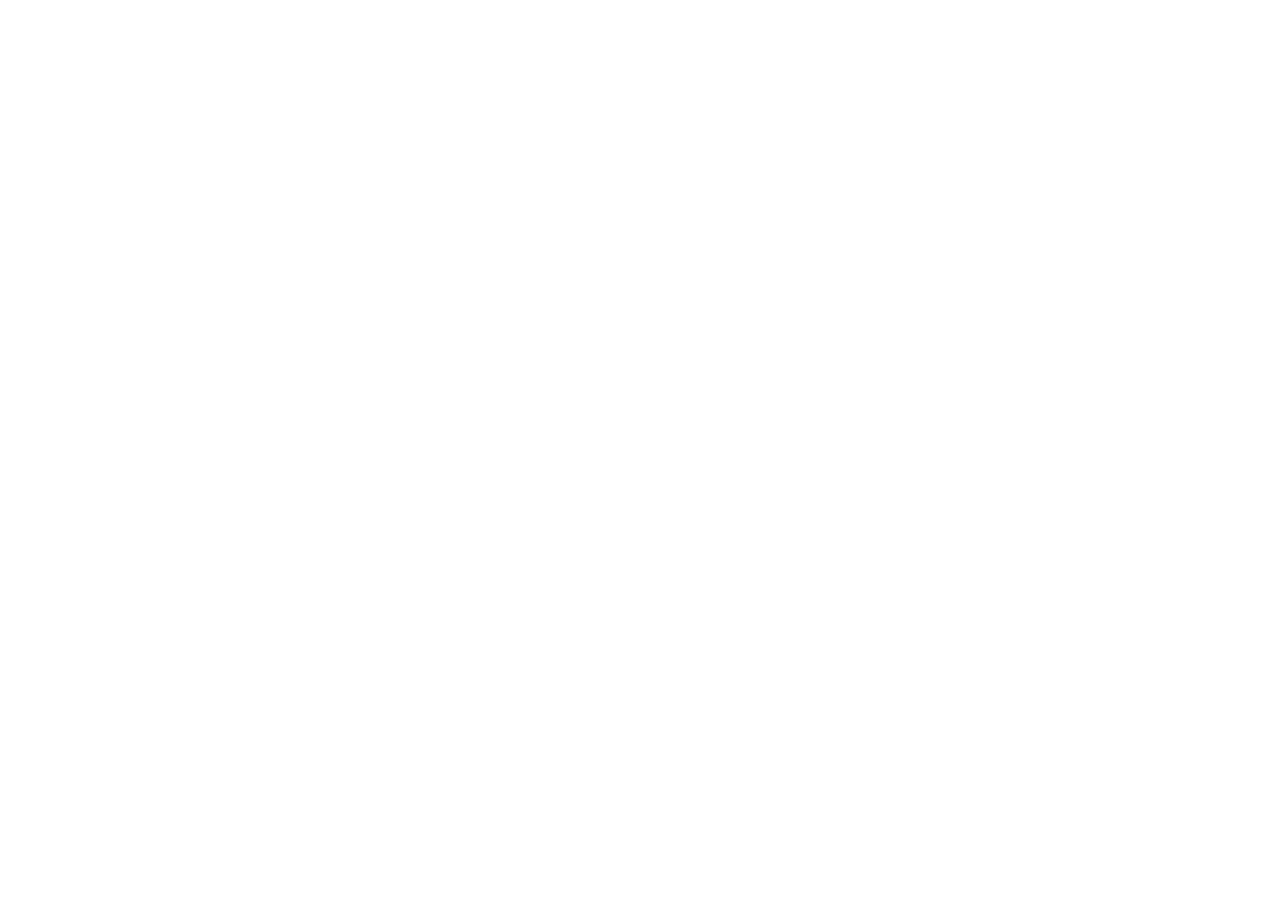
==== web/views/detalleHuevosMotulenos.html @ 13f50233 "Actualizacion de estructura de carpetas y finalizacion de la vista de inicio del proyecto sin modo o" ====
<!DOCTYPE html>
<html lang="es">
<head>
    <meta charset="UTF-8">
    <meta name="viewport" content="width=device-width, initial-scale=1.0">
    <title>Huevos Motuleños</title>
</head>
<body>
    
</body>
</html>
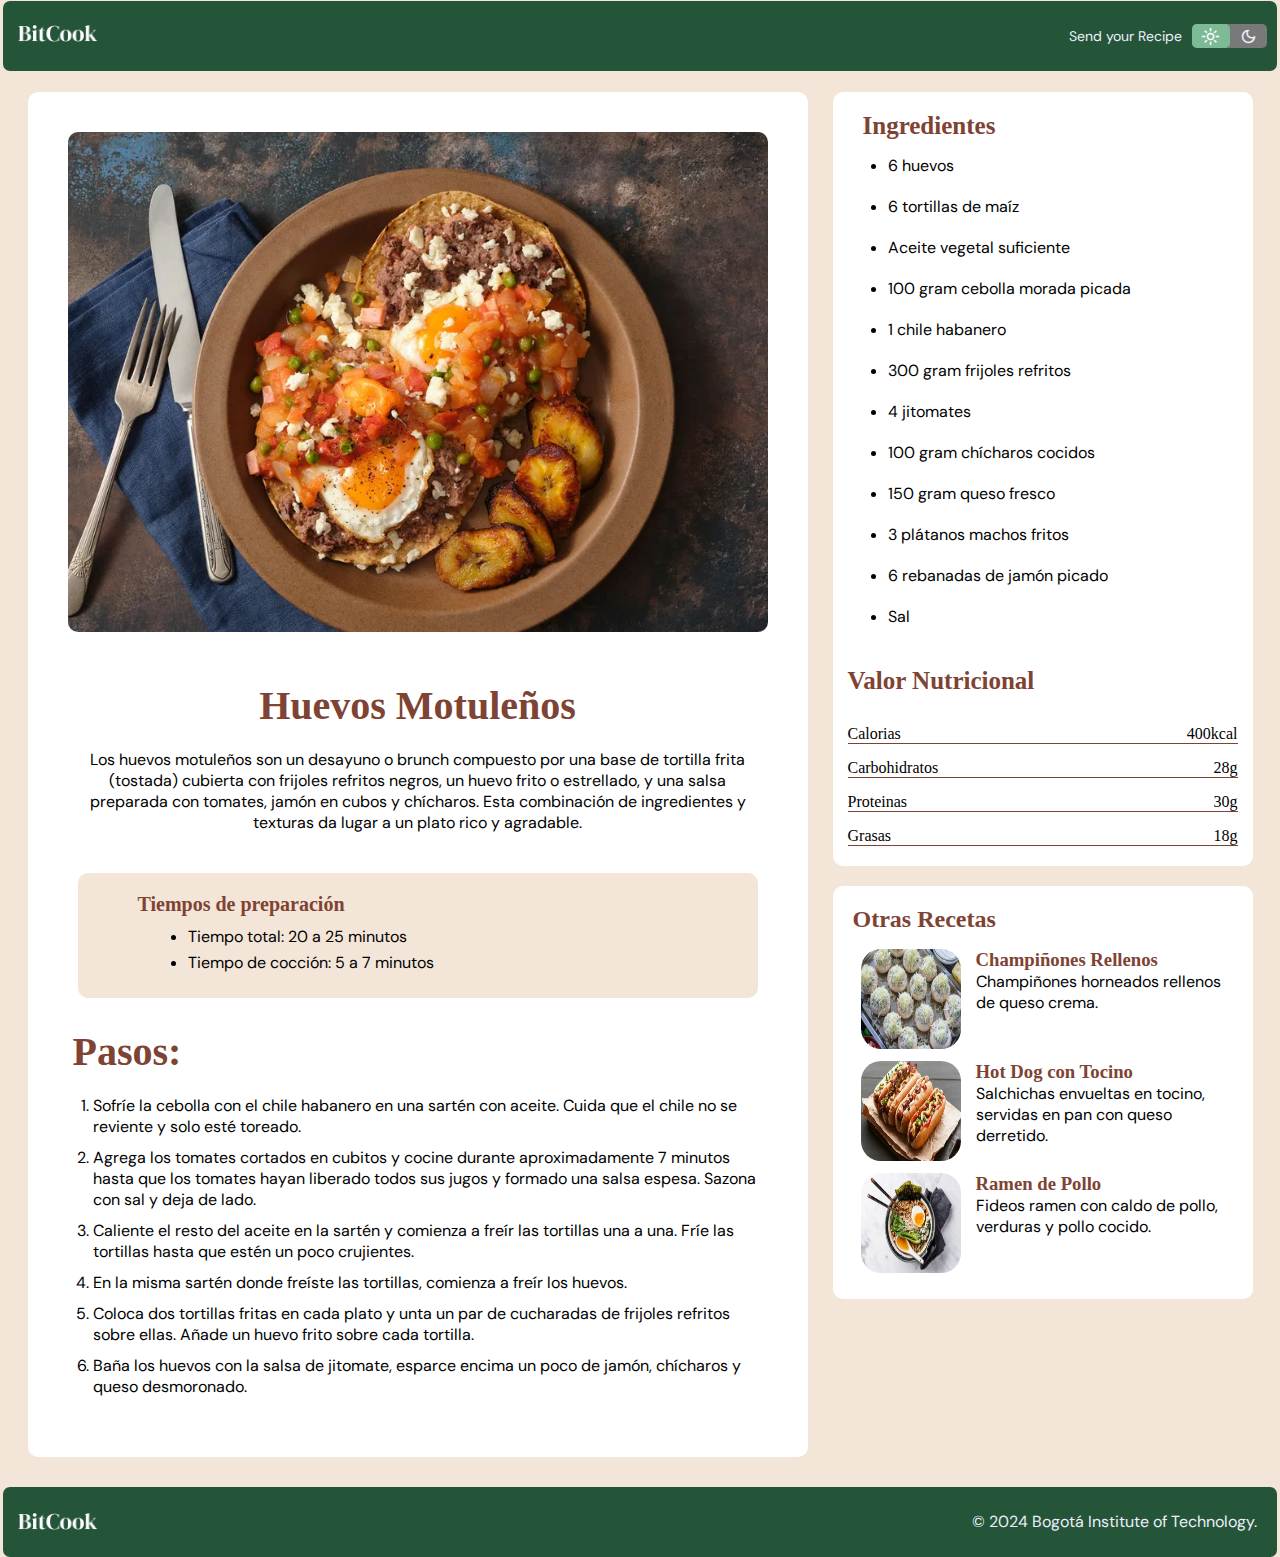
==== commit 574e377f: "Agrega diseños de todas las vistas con media Querys y hojas de estilos actualizadas" ====
--- a/web/views/detalleHuevosMotulenos.html
+++ b/web/views/detalleHuevosMotulenos.html
@@ -3,9 +3,143 @@
 <head>
     <meta charset="UTF-8">
     <meta name="viewport" content="width=device-width, initial-scale=1.0">
+    <!--MATERIAL ICONS-->
+    <link
+      href="https://fonts.googleapis.com/css2?family=Material+Symbols+Outlined"
+      rel="stylesheet"
+    />
+    <link
+      href="https://fonts.googleapis.com/css2?family=Material+Icons+Sharp"
+      rel="stylesheet"
+    />
     <title>Huevos Motuleños</title>
+    <link rel="stylesheet" href="../css/detallesStyle.css">
 </head>
 <body>
-    
+    <header>
+        <a href="../index.html">
+          <img class="img-logo" src="../img/logo_bitcook.png" alt="Logo de la pagina Bit Cook" />
+        </a>
+        <a class="envio-receta" href="../views/form.html">Send your Recipe</a>
+        <div class="theme-toggler">
+          <span class="material-symbols-outlined active">light_mode</span>
+          <span class="material-symbols-outlined">dark_mode</span>
+      </div>
+    </header>
+    <main>
+        <div class="contenedor-receta">
+          <div class="cont-img-receta">
+            <img class="img-receta" src="../img/HuevosMotulenos.jpg" alt="Huevos Motuleños">
+          </div>
+          <div class="cont-info-receta">
+            <div class="info-receta">
+              <h1 class="recipe-tittle">Huevos Motuleños</h1>
+              <p class="recipe-desc">Los huevos motuleños son un desayuno o brunch compuesto por una base de tortilla frita (tostada) cubierta con frijoles refritos negros, un huevo frito o estrellado, y una salsa preparada con tomates, jamón en cubos y chícharos. Esta combinación de ingredientes y texturas da lugar a un plato rico y agradable.</p>
+            </div>
+            <div class="cont-tiempo">
+              <div class="info-tiempo">
+                <h3 class="tittle-time">Tiempos de preparación</h3>
+                <ul class="list-time">
+                  <li>Tiempo total: 20 a 25 minutos</li>
+                  <li>Tiempo de cocción: 5 a 7 minutos</li>
+                </ul>
+              </div>
+            </div>
+            <div class="cont-info-prep">
+              <h2 class="tittle-prep">Pasos:</h2>
+              <ol class="list-prep">
+                <li>Sofríe la cebolla con el chile habanero en una sartén con aceite. Cuida que el chile no se reviente y solo esté toreado.</li>
+                <li>Agrega los tomates cortados en cubitos y cocine durante aproximadamente 7 minutos hasta que los tomates hayan liberado todos sus jugos y formado una salsa espesa. Sazona con sal y deja de lado.</li>
+                <li>Caliente el resto del aceite en la sartén y comienza a freír las tortillas una a una. Fríe las tortillas hasta que estén un poco crujientes.</li>
+                <li>En la misma sartén donde freíste las tortillas, comienza a freír los huevos.</li>
+                <li>Coloca dos tortillas fritas en cada plato y unta un par de cucharadas de frijoles refritos sobre ellas. Añade un huevo frito sobre cada tortilla.</li>
+                <li>Baña los huevos con la salsa de jitomate, esparce encima un poco de jamón, chícharos y queso desmoronado.</li>            
+              </ol>
+            </div>
+          </div>
+        </div>
+        <aside class="contenedor-lat">
+          <div class="cont-info-nut">
+            <div class="cont-ingredients">
+              <h2 class="tittle-ingredients">Ingredientes</h2>
+              <ul class="list-ingredients">
+                <li>6 huevos</li>
+                <li>6 tortillas de maíz</li>
+                <li>Aceite vegetal suficiente</li>
+                <li>100 gram cebolla morada picada</li>
+                <li>1 chile habanero</li>
+                <li>300 gram frijoles refritos</li>
+                <li>4 jitomates</li>
+                <li>100 gram chícharos cocidos</li>
+                <li>150 gram queso fresco</li>
+                <li>3 plátanos machos fritos</li>
+                <li>6 rebanadas de jamón picado</li>
+                <li>Sal</li>
+              </ul>
+            </div>
+            <div class="cont-nut">
+              <h2 class="tittle-nut">Valor Nutricional</h2>
+              <table class="tb-nut">
+                <tr>
+                  <td>Calorias</td>
+                  <td>400kcal</td>
+                </tr>
+                <tr>
+                  <td>Carbohidratos</td>
+                  <td>28g</td>
+                </tr>
+                <tr>
+                  <td>Proteinas</td>
+                  <td>30g</td>
+                </tr>
+                <tr>
+                  <td>Grasas</td>
+                  <td>18g</td>
+                </tr>
+              </table>
+            </div>
+          </div>
+          <div class="cont-more">
+            <h2 class="tittle-more">Otras Recetas</h2>
+            <a href="../views/detalleChampinonesRellenos.html">
+              <div class="recipe-card">
+                <div class="cont-img-card">
+                  <img src="../img/ChampinonesRellenos.jpg" alt="Champiñones Rellenos de Queso" class="img-card">
+                </div>
+                <div class="info-card">
+                  <h3 class="tittle-card">Champiñones Rellenos</h3>
+                  <p class="txt-card">Champiñones horneados rellenos de queso crema.</p>
+                </div>
+              </div>
+            </a>
+            <a href="../views/detalleHotDogsConTocino.html">
+              <div class="recipe-card">
+                <div class="cont-img-card">
+                  <img src="../img/HotDog.jpg" alt="Hot Dogs con Tocino" class="img-card">
+                </div>
+                <div class="info-card">
+                  <h3 class="tittle-card">Hot Dog con Tocino</h3>
+                  <p class="txt-card">Salchichas envueltas en tocino, servidas en pan con queso derretido.</p>
+                </div>
+              </div>
+            </a>
+            <a href="../views/detalleRamenDePolloYVerduras.html">
+              <div class="recipe-card">
+                <div class="cont-img-card">
+                  <img src="../img/RamenDePollo.jpg" alt="Ramen de Pollo" class="img-card">
+                </div>
+                <div class="info-card">
+                  <h3 class="tittle-card">Ramen de Pollo</h3>
+                  <p class="txt-card">Fideos ramen con caldo de pollo, verduras y pollo cocido.</p>
+                </div>
+              </div>
+            </a>
+          </div>
+        </aside>
+    </main>
+    <footer>
+        <img class="img-logo" src="../img/logo_bitcook.png" alt="" />
+        <p>© 2024 Bogotá Institute of Technology.</p>
+    </footer>
 </body>
 </html>--- a/web/css/detallesStyle.css
+++ b/web/css/detallesStyle.css
@@ -0,0 +1,350 @@
+@import url("https://fonts.googleapis.com/css2?family=DM+Sans:ital,opsz,wght@0,9..40,100..1000;1,9..40,100..1000&display=swap");
+/* ------------- VARIABLES ----------------- */
+:root {
+
+    --color-primary: #255538;
+    --color-danger: #ff7782;
+    --color-success: #41f1b6;
+    --color-warning: #fb5;
+    --color-text: #000000;
+    --color-background: #f3e5d8;
+    --color-tittle: #7e4333;
+    --color-card: #fff;
+    --color-card-shadow: #797979;
+    
+
+    --color-text-header: #7e4333;
+    --color-text-nav: #edeffd;
+    --color-btn-drk-light: #797979;
+    --color-btn-drk-light-act: #7cbb95;
+    --color-text-footer: #edeffd;
+
+    --card-border-radius: 10px;
+    --img-border-radius: 20px;
+    --border-radius-1: 7px;
+    --border-radius-2: 5px;
+
+}
+
+* {
+    box-sizing: border-box;
+    margin: 0;
+    padding: 0;
+  }
+
+body {
+    background-color: var(--color-background);
+}
+
+h1,h2,
+h3,h4 {
+  color: var(--color-tittle);
+  font-family: "DM Serif Display";
+}
+
+a{
+    text-decoration: none;
+}
+
+a,p,ul,li{
+    color: var(--color-text);
+    font-family: "DM Sans";
+}
+
+/*---------------------------- HEADER / NAV -------------------- */
+
+header{
+    background-color: var(--color-primary);
+    margin: 1px 3px;
+    height: 70px;
+    position: relative;
+    display: flex;
+    justify-content: space-between;
+    align-items: center;
+    border-radius: var(--border-radius-1);
+}
+
+
+header a, span{
+    color: var(--color-text-nav);
+}
+
+.img-logo{
+    margin-left: 10px;
+    width: 90px;
+    height: 27px;
+    padding: 5px 5px;
+}
+
+.envio-receta{
+    position: absolute;
+    right: 75px;
+    text-decoration: none;
+    font-size: 14px;
+    cursor: pointer;
+    margin-right: var(--img-border-radius);
+}
+
+.theme-toggler {
+    background: var(--color-btn-drk-light);
+    display: flex;
+    justify-content: space-between;
+    align-items: center;
+    margin-right: 10px;
+    height: 24px;
+    width: 75px;
+    cursor: pointer;
+    border-radius: var(--border-radius-2);
+}
+
+.theme-toggler span {
+    font-size: 19px;
+    width: 50%;
+    height: 100%;
+    display: flex;
+    align-items: center;
+    justify-content: center;
+}
+
+.theme-toggler span.active {
+    background: var(--color-btn-drk-light-act);
+    color: white;
+    border-radius: var(--border-radius-2);
+}
+
+/*---------------------------- MAIN -------------------- */
+
+main{
+    max-width: 1530px;
+    display: grid;
+    margin-left: auto;
+    margin-right: auto;
+    grid-template-columns: 65% 35%;
+    grid-template-areas: "infoReceta contLateral";
+    flex-direction: row;
+    gap: 25px;
+    justify-content: center;
+    padding: 20px 40px;
+}
+
+ol li{
+    margin-bottom: 10px;
+}
+
+ul li{
+    margin-bottom: 5px;
+}
+
+.contenedor-receta{
+    width: 100%;
+    height: auto;
+    grid-area: infoReceta;
+    position: relative;
+    background-color: var(--color-card);
+    border-radius: var(--card-border-radius);
+    display: flex;
+    flex-direction: column;
+    align-items: center;
+    padding: 30px;
+}
+
+.cont-img-receta{
+    width: 100%;
+    display: flex;
+    align-items: center;
+}
+
+.img-receta{
+    width: 100%;
+    height: 100%;
+    object-fit: center;
+    padding: 10px;
+    border-radius: var(--img-border-radius);
+}
+
+.recipe-tittle{
+    font-size: 40px;
+}
+
+.info-receta{
+    text-align: center;
+    margin: 40px 20px;
+}
+
+.recipe-desc{
+    margin-top: 20px;
+}
+
+.cont-tiempo{
+    background-color: var(--color-background);
+    margin: 20px;
+    border-radius: var(--card-border-radius);
+}
+
+.info-tiempo{
+    padding: 20px;
+    margin-left: 40px;
+}
+
+.tittle-time{
+    font-size: 20px;
+    margin-bottom: 10px;
+}
+
+.list-time{
+    margin-left: 50px;
+}
+
+.cont-info-prep{
+    margin: 30px 15px;
+}
+
+.tittle-prep{
+    font-size: 40px;
+    margin-bottom: 20px;
+}
+
+.list-prep{
+    margin-left: 20px;
+}
+
+.contenedor-lat{
+    width: 100%;
+    grid-area: contLateral;
+}
+
+.contenedor-lat ul li{
+    margin-bottom: 20px;
+}
+
+.cont-info-nut{
+    background-color: var(--color-card);
+    width: 100%;
+    height: auto;
+    padding: 10px 5px;
+    margin-bottom: 20px;
+    display: flex;
+    flex-direction: column;
+    border-radius: var(--card-border-radius);
+}
+
+.cont-ingredients{
+    padding: 10px 25px;
+}
+
+.tittle-ingredients{
+    font-size: 25px;
+    margin-bottom: 15px;
+}
+
+.list-ingredients{
+    margin-left: 25px;
+}
+
+.cont-nut{
+    padding: 10px;
+}
+
+.tittle-nut{
+    font-size: 25px;
+    margin-bottom: 15px;
+}
+
+.tb-nut{
+    width: 100%;
+    border-collapse: collapse;
+    table-layout: fixed;
+    border-spacing: 5px;
+}
+
+.tb-nut td{
+    border-bottom: 1px solid var(--color-tittle);
+    width: 100%;
+    padding-top: 15px;
+}
+
+.tb-nut tr td:nth-of-type(2){
+    text-align: right;
+}
+
+.cont-more{
+    background-color: var(--color-card);
+    width: 100%;
+    height: auto;
+    padding: 20px;
+    border-radius: var(--card-border-radius);
+}
+
+.tittle-more{
+    margin-bottom: 10px;
+}
+
+.recipe-card{
+    display: flex;
+    padding: 6px 8px;
+}
+
+.cont-img-card{
+    width: 100px;
+    height: auto;
+    margin-right: 15px;
+    display: flex;
+    align-items: center;
+}
+
+.img-card{
+    width: 100px;
+    height: 100px;
+    display: flex;
+    border-radius: var(--img-border-radius);
+}
+
+/*---------------------------- FOOTER -------------------- */
+
+footer {
+    background-color: var(--color-primary);
+    margin: 0px 3px;
+    margin-top: 10px;
+    height: 70px;
+    position: relative;
+    display: flex;
+    justify-content: space-between;
+    align-items: center;
+    border-radius: var(--border-radius-1);
+}
+
+footer p{
+    margin-right: 20px;
+    color: var(--color-text-footer);
+}
+
+
+/*---------------------------- MEDIA QUERIES -------------------- */
+
+/* ----- 1100 PX ----- */
+
+@media (max-width: 1100px){
+
+    main{
+        gap: 13px;
+        padding: 10px;
+    }
+
+}
+
+/* ----- 850 PX ----- */
+
+@media (max-width: 850px){
+
+    main{
+        grid-template-columns: auto;
+        grid-template-areas: "infoReceta"
+                        "contLateral";
+    }
+
+    .info-tiempo{
+        padding: 10px;
+        margin-left: 20px;
+    }
+
+}